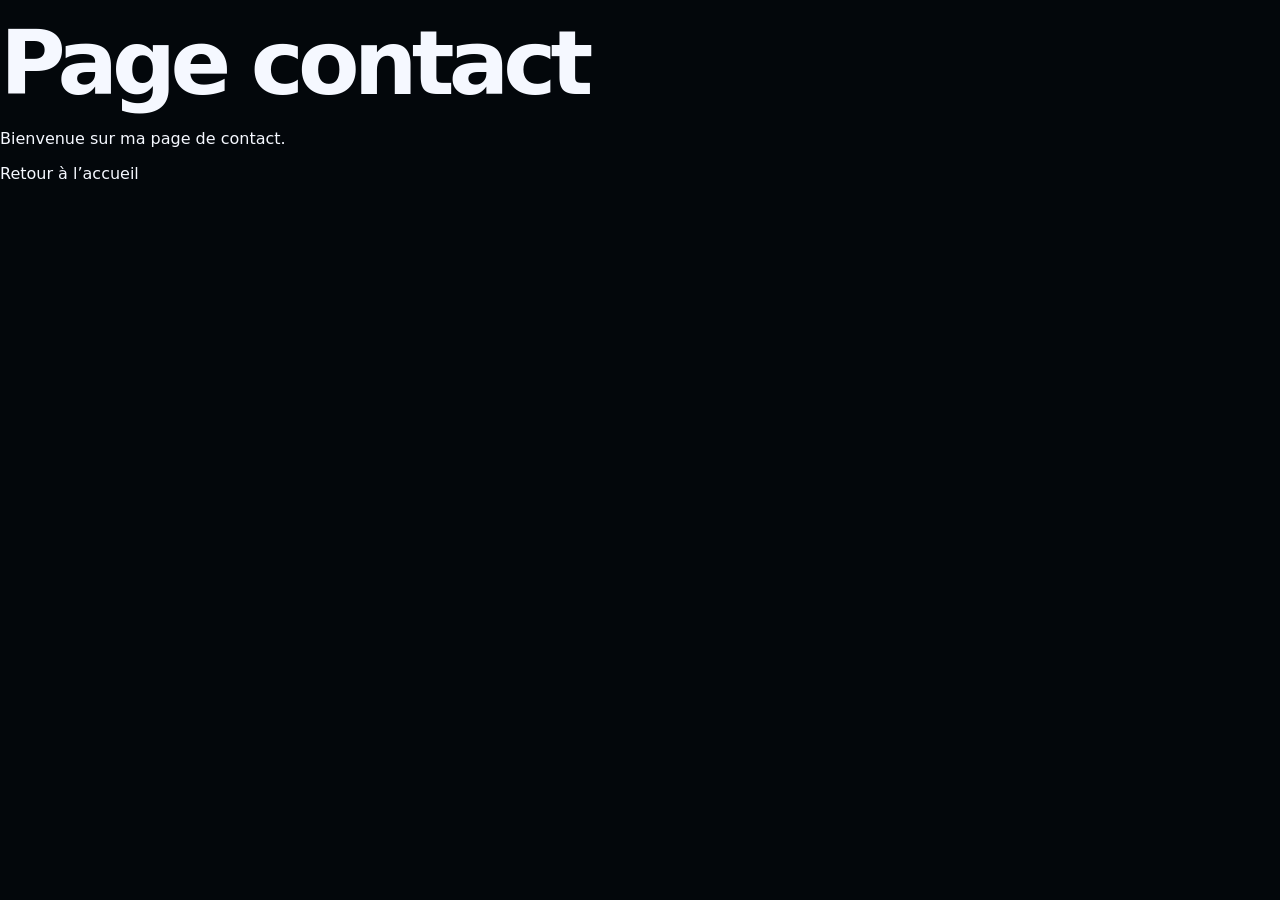
==== mentions.html @ 2d658c5a "Create mentions.html" ====
<!DOCTYPE html>
<html lang="fr">
<head>
  <meta charset="UTF-8">
  <meta name="viewport" content="width=device-width, initial-scale=1.0">
  <title>Contact</title>
  <link rel="stylesheet" href="style.css">
</head>

<body>
  <h1>Page contact</h1>
  <p>Bienvenue sur ma page de contact.</p>

  <a href="index.html">Retour à l’accueil</a>
</body>
</html>
---- style.css ----
:root{
  --bg:#03070b;--panel:#07111b;--line:#15324a;--blue:#438cff;--cyan:#00d9ff;
  --text:#f5f8ff;--muted:#96a9bb;--max:1180px;
}
*{box-sizing:border-box}
html{scroll-behavior:smooth}
body{margin:0;background:var(--bg);color:var(--text);font-family:Inter,ui-sans-serif,system-ui,-apple-system,BlinkMacSystemFont,"Segoe UI",sans-serif;overflow-x:hidden}
a{color:inherit;text-decoration:none}
button{font:inherit}
.noise{position:fixed;inset:0;pointer-events:none;opacity:.035;background-image:url("data:image/svg+xml,%3Csvg viewBox='0 0 180 180' xmlns='http://www.w3.org/2000/svg'%3E%3Cfilter id='n'%3E%3CfeTurbulence type='fractalNoise' baseFrequency='.85' numOctaves='3' stitchTiles='stitch'/%3E%3C/filter%3E%3Crect width='100%25' height='100%25' filter='url(%23n)' opacity='.8'/%3E%3C/svg%3E")}
.wrap{width:min(calc(100% - 40px),var(--max));margin:auto}
.nav{height:82px;display:flex;align-items:center;justify-content:space-between;position:relative;z-index:10}
.logo {
  display: flex;
  align-items: center;
  width: 181px;
}

.logo img {
  display: block;
  width: 181px;
  height: auto;
  padding: 0;
  background: transparent;
  border: 0;
  border-radius: 0;
  object-fit: contain;
}
.links{display:flex;align-items:center;gap:22px;color:#b7c8d8;font-size:.85rem;font-weight:650}
.links a:hover{color:#fff}
.pill{padding:11px 17px;border:1px solid #245683;border-radius:99px;background:#091521}
.menu{display:none;background:none;border:0;color:#fff;font-size:1.5rem}
main{position:relative;z-index:1}
.hero{min-height:calc(100vh - 82px);display:grid;grid-template-columns:1.08fr .92fr;gap:64px;align-items:center;padding:54px 0 80px;position:relative}
.eyebrow{display:flex;align-items:center;gap:11px;color:var(--cyan);font-size:.78rem;font-weight:800;letter-spacing:.18em;text-transform:uppercase}
.eyebrow::before{content:"";width:36px;height:2px;background:var(--cyan)}
h1{font-size:clamp(3rem,7vw,6.8rem);line-height:.89;letter-spacing:-.065em;margin:24px 0 25px;max-width:760px}
.gradient{color:transparent;background:linear-gradient(100deg,#f7fbff 8%,#64a6ff 60%,#00d9ff);background-clip:text}
.lead{font-size:clamp(1.05rem,1.7vw,1.3rem);line-height:1.65;color:#adbdca;max-width:650px}
.actions{display:flex;flex-wrap:wrap;gap:14px;margin-top:35px}
.btn{display:inline-flex;align-items:center;justify-content:center;gap:10px;min-height:52px;padding:0 23px;border-radius:6px;font-weight:800;border:none;cursor:pointer;font-size:.95rem}
.primary{background:linear-gradient(110deg,var(--blue),#1f62ff);box-shadow:0 14px 45px #246bd62d;color:#fff}
.secondary{border:1px solid var(--line);background:#07111b;color:#ccdae6}
.visual{height:570px;position:relative;isolation:isolate}
.server{position:absolute;inset:10px 28px 10px 75px;border:1px solid #0e4664;background:linear-gradient(130deg,#06111a,#010204 65%);box-shadow:0 0 90px #00b7ff17,inset 0 0 80px #0006;border-radius:5px;overflow:hidden;transform:perspective(900px) rotateY(-5deg)}
.server::after{content:"";position:absolute;inset:0;background:repeating-linear-gradient(180deg,transparent 0 45px,#0b2434 46px,#0b2434 47px,transparent 48px 58px)}

.rack::before{content:"";position:absolute;width:7px;height:7px;border-radius:50%;background:#00f6ff;right:16px;top:17px;box-shadow:-20px 0 #438cff,0 15px #065c67,-20px 15px #0ca4b4}
.rack{
    position:absolute;
    left:55px;
    right:25px;
    height:60px;
    border:1px solid #12324a;
    background:linear-gradient(90deg,#071019,#0b1d2a);
    z-index:2;
}

.rack:nth-child(1){top:60px;}
.rack:nth-child(2){top:158px;}
.rack:nth-child(3){top:256px;}
.rack:nth-child(4){top:354px;}
.rack:nth-child(5){top:452px;}.orb{position:absolute;width:310px;height:310px;border:1px solid #00d9ff50;border-radius:50%;right:-98px;top:78px;box-shadow:0 0 70px #00d9ff15}
.orb::after,.orb::before{content:"";position:absolute;border:1px solid #438cff38;border-radius:50%;inset:25px}
.orb::after{inset:72px}

section{padding:100px 0}
.section-head{display:flex;justify-content:space-between;align-items:flex-end;gap:24px;margin-bottom:42px}
.kicker{color:var(--blue);font-size:.8rem;font-weight:850;letter-spacing:.18em;text-transform:uppercase}
.section-head h2{font-size:clamp(2.15rem,5vw,4rem);line-height:1;margin:12px 0 0;letter-spacing:-.045em}
.section-head p{max-width:450px;color:var(--muted);line-height:1.6}
.services{border-top:1px solid #0e2332;background:linear-gradient(180deg,#050b10,#03070b)}
.grid{display:grid;grid-template-columns:repeat(4,1fr);gap:14px}
.card{min-height:290px;padding:30px 26px;background:linear-gradient(145deg,#09141e,#05090e);border:1px solid #10283a;border-radius:7px;position:relative;transition:.25s}
.card:hover{transform:translateY(-6px);border-color:#276a9c;box-shadow:0 18px 50px #0009}
.card.linked{cursor:pointer}
.icon{width:48px;height:48px;color:#69a3ff;margin-bottom:46px}
.card small{color:var(--cyan);font-weight:800}
.card h3{font-size:1.2rem;line-height:1.2;margin:10px 0}
.card p{color:var(--muted);font-size:.9rem;line-height:1.6}
.arrow{position:absolute;right:24px;bottom:24px;color:#5e7590}
.about{display:grid;grid-template-columns:.9fr 1.1fr;gap:80px;align-items:center}
.quote{border:1px solid var(--line);background:#06111a;padding:45px;border-radius:7px;position:relative}
.quote::before{content:"“";position:absolute;top:-27px;left:25px;color:#2b7fff;font-size:7rem;font-weight:900;opacity:.45}
.quote p{font-size:clamp(1.4rem,3vw,2.15rem);line-height:1.25;font-weight:760;margin:20px 0 28px}
.quote span{color:var(--cyan);font-size:.8rem;letter-spacing:.13em;font-weight:800}
.about-copy h2{font-size:clamp(2.2rem,5vw,4.3rem);line-height:.98;letter-spacing:-.05em;margin:14px 0 25px}
.about-copy p{color:var(--muted);line-height:1.7}
.contact{padding-top:40px}
.cta{padding:58px;display:flex;justify-content:space-between;align-items:center;gap:25px;background:linear-gradient(110deg,#0a1b2c,#071019);border:1px solid #174b70;border-radius:8px;position:relative;overflow:hidden}
.cta::after{content:"";position:absolute;width:260px;height:260px;border:1px solid #2d81bd;border-radius:50%;right:20px;top:-65px;box-shadow:0 0 70px #00d9ff18}
.cta h2{font-size:clamp(2rem,4vw,3.7rem);margin:0 0 12px;letter-spacing:-.045em}
.cta p{margin:0;color:var(--muted)}
footer{padding:38px 0;color:#718596;font-size:.82rem}
.foot{display:flex;justify-content:space-between;gap:20px;border-top:1px solid #10212e;padding-top:28px}
.foot a{color:#a8bdd0}


/* ===== Sections entreprise : statut juridique et contrats ===== */
.info-section{border-top:1px solid #0e2332;background:linear-gradient(180deg,#050b10,#03070b)}
.info-intro{max-width:760px;color:var(--muted);line-height:1.7;margin-top:18px}
.info-grid{display:grid;grid-template-columns:repeat(3,1fr);gap:16px;margin-top:34px}
.info-card{padding:26px;background:linear-gradient(145deg,#09141e,#05090e);border:1px solid var(--line);border-radius:7px}
.info-card small{color:var(--cyan);font-weight:800;letter-spacing:.1em;text-transform:uppercase}
.info-card h3{font-size:1.25rem;margin:12px 0}
.info-card p,.info-card li{color:var(--muted);font-size:.92rem;line-height:1.65}
.info-card ul{padding-left:19px;margin-bottom:0}
.info-note{margin-top:24px;padding:18px 20px;border-left:3px solid var(--cyan);background:#07111b;color:#b7c8d8;line-height:1.65;font-size:.9rem}
@media(max-width:900px){.info-grid{grid-template-columns:repeat(2,1fr)}}
@media(max-width:560px){.info-grid{grid-template-columns:1fr}}

/* ===== Sections formules (accordéon) ===== */
.offer{border-top:1px solid #0e2332}
.offer.alt{background:linear-gradient(180deg,#03070b,#050b10)}
.offer.base{background:linear-gradient(180deg,#050b10,#03070b)}
.offer .page-head{padding:0 0 40px}
.offer .page-head h2{font-size:clamp(2.4rem,6vw,5rem);line-height:.94;letter-spacing:-.05em;margin:20px 0 18px;max-width:820px}
.hl-grid{display:grid;grid-template-columns:repeat(4,1fr);gap:14px;margin-bottom:60px}
.hl{display:flex;align-items:flex-start;gap:14px;padding:20px;background:#07111b;border:1px solid var(--line);border-radius:7px}
.hl svg{flex-shrink:0;width:30px;height:30px;color:var(--cyan)}
.hl strong{display:block;font-size:.95rem;margin-bottom:4px}
.hl span{color:var(--muted);font-size:.85rem;line-height:1.4}

.grid4{display:grid;grid-template-columns:repeat(4,1fr);gap:16px;align-items:start}
.plan{position:relative;display:flex;flex-direction:column;background:linear-gradient(145deg,#0b1620,#05090e);border:1px solid #10283a;border-radius:10px;transition:border-color .3s,box-shadow .3s,transform .3s;overflow:hidden}
.plan:hover{border-color:#2d81bd;box-shadow:0 20px 50px -10px #000a;transform:translateY(-3px)}
.plan.featured{border-color:var(--cyan);box-shadow:0 0 0 1px #00d9ff45,0 20px 50px -10px #000a}
.plan.open{border-color:var(--cyan);box-shadow:0 0 0 1px #00d9ff30,0 20px 50px -10px #000a}
.badge{position:absolute;top:16px;right:16px;background:linear-gradient(110deg,var(--blue),var(--cyan));color:#03070b;font-size:.66rem;font-weight:800;letter-spacing:.09em;text-transform:uppercase;padding:6px 13px;border-radius:99px;z-index:2;box-shadow:0 4px 14px #00d9ff33}

.plan-toggle{all:unset;display:block;width:100%;padding:28px 26px 22px;cursor:pointer;position:relative}
.plan-name{color:var(--cyan);font-size:.75rem;font-weight:800;letter-spacing:.14em;text-transform:uppercase;margin-bottom:10px;display:block}
.plan-title-row{display:flex;align-items:center;justify-content:space-between;gap:10px}
.plan h3{font-size:1.65rem;margin:0;letter-spacing:-.02em;font-weight:750}
.chev-wrap{width:34px;height:34px;border-radius:50%;background:#0d1a25;border:1px solid var(--line);display:flex;align-items:center;justify-content:center;flex-shrink:0;transition:background .25s,border-color .25s,transform .35s}
.plan-toggle:hover .chev-wrap{border-color:#2d81bd}
.chev{width:16px;height:16px;color:var(--muted);transition:transform .35s cubic-bezier(.4,0,.2,1),color .25s}
.plan.open .chev-wrap{background:linear-gradient(110deg,var(--blue),var(--cyan));border-color:transparent}
.plan.open .chev{transform:rotate(180deg);color:#03070b}
.plan-hint{margin-top:12px;color:var(--muted);font-size:.8rem;display:flex;align-items:center;gap:6px}
.plan-hint::before{content:"";width:5px;height:5px;border-radius:50%;background:var(--cyan);opacity:.7}

.plan-body{max-height:0;overflow:hidden;transition:max-height .4s cubic-bezier(.4,0,.2,1),opacity .3s ease;opacity:0}
.plan.open .plan-body{opacity:1}
.plan-body-inner{padding:2px 26px 28px}
.plan-divider{height:1px;background:linear-gradient(90deg,transparent,#1c3140,transparent);margin-bottom:20px}
.plan-list{list-style:none;margin:0 0 22px;padding:0;display:flex;flex-direction:column;gap:13px}
.plan-list li{display:flex;align-items:flex-start;gap:10px;color:#ccdae6;font-size:.92rem;line-height:1.45;opacity:0;transform:translateY(4px);transition:opacity .35s ease,transform .35s ease}
.plan.open .plan-list li{opacity:1;transform:translateY(0)}
.plan-list li svg{flex-shrink:0;margin-top:2px;width:17px;height:17px;color:var(--cyan);background:#00d9ff14;border-radius:50%;padding:2px;box-sizing:border-box}
.plan .btn{width:100%}
.note{margin-top:36px;color:var(--muted);font-size:.85rem;text-align:center}

.gallery{display:grid;grid-template-columns:1.3fr 1fr;gap:16px;margin-top:60px}
.gallery .g-card{border:1px solid var(--line);background:linear-gradient(145deg,#09141e,#05090e);border-radius:7px;padding:30px;position:relative;overflow:hidden;min-height:200px;display:flex;flex-direction:column;justify-content:flex-end}
.gallery .g-card::after{content:"";position:absolute;width:220px;height:220px;border:1px solid #2d81bd55;border-radius:50%;right:-70px;top:-70px}
.gallery h3{margin:0 0 8px;font-size:1.3rem}
.gallery p{margin:0;color:var(--muted);font-size:.9rem;line-height:1.55}

@media(max-width:1000px){
  .grid4{grid-template-columns:repeat(2,1fr)}
  .hl-grid{grid-template-columns:repeat(2,1fr)}
  .gallery{grid-template-columns:1fr}
}
@media(max-width:900px){
  .links{display:none;position:absolute;top:72px;left:0;right:0;padding:24px;background:#07111bf7;border:1px solid var(--line);flex-direction:column;align-items:flex-start}
  .links.open{display:flex}
  .menu{display:block}
  .hero{grid-template-columns:1fr;padding-top:35px}
  .visual{height:420px;max-width:620px;width:100%;margin:auto}
  .grid{grid-template-columns:repeat(2,1fr)}
  .about{grid-template-columns:1fr;gap:36px}
  .section-head{align-items:start;flex-direction:column}
  .cta{padding:40px;flex-direction:column;align-items:flex-start}
}
@media(max-width:560px){
  .wrap{width:min(calc(100% - 28px),var(--max))}
  .logo img{height:38px}
  .hero{gap:28px}
  .visual{height:340px}
  .server{inset:0 8px 0 38px}
  .grid{grid-template-columns:1fr}
  .card{min-height:235px}
  .icon{margin-bottom:28px}
  .cta{padding:30px 24px}
  .foot{flex-direction:column}
  section{padding:76px 0}
  h1{font-size:3.45rem}
  .grid4{grid-template-columns:1fr}
  .hl-grid{grid-template-columns:1fr}
}
@media(prefers-reduced-motion:reduce){
  html{scroll-behavior:auto}
  .card{transition:none}
}
/* ========================= /
/ Mentions légales Data Core /
/ ========================= */

.mentions-legales {
    width: 90%;
    max-width: 1200px;
    margin: 80px auto;
    color: #ffffff;
}

.mentions-legales h1 {
    text-align: center;
    color: #f5f8ff;
    font-size: 3rem;
    margin-bottom: 50px;
}

.mentions-legales .card {
    background-color: rgba(27, 44, 193, 0.08);
    border: 1px solid #15324a;
    border-radius: 15px;
    padding: 25px;
    margin-bottom: 25px;
    transition: all 0.3s ease;
}

.mentions-legales .card:hover {
    transform: translateY(-5px);
    border-color: #f5f8ff;
    box-shadow: 0 0 20px rgba(118, 146, 255, 0.3);
}

.mentions-legales h2 {
    color: #f5f8ff;
    margin-bottom: 15px;
    border-bottom: 2px solid #15324a;
    padding-bottom: 10px;
}

.mentions-legales p {
    margin-bottom: 10px;
    line-height: 1.8;
}

.mentions-legales strong {
    color: #f5f8ff;
}

.mentions-legales ul {
    margin-left: 25px;
    margin-top: 10px;
}

.mentions-legales li {
    margin-bottom: 10px;
}
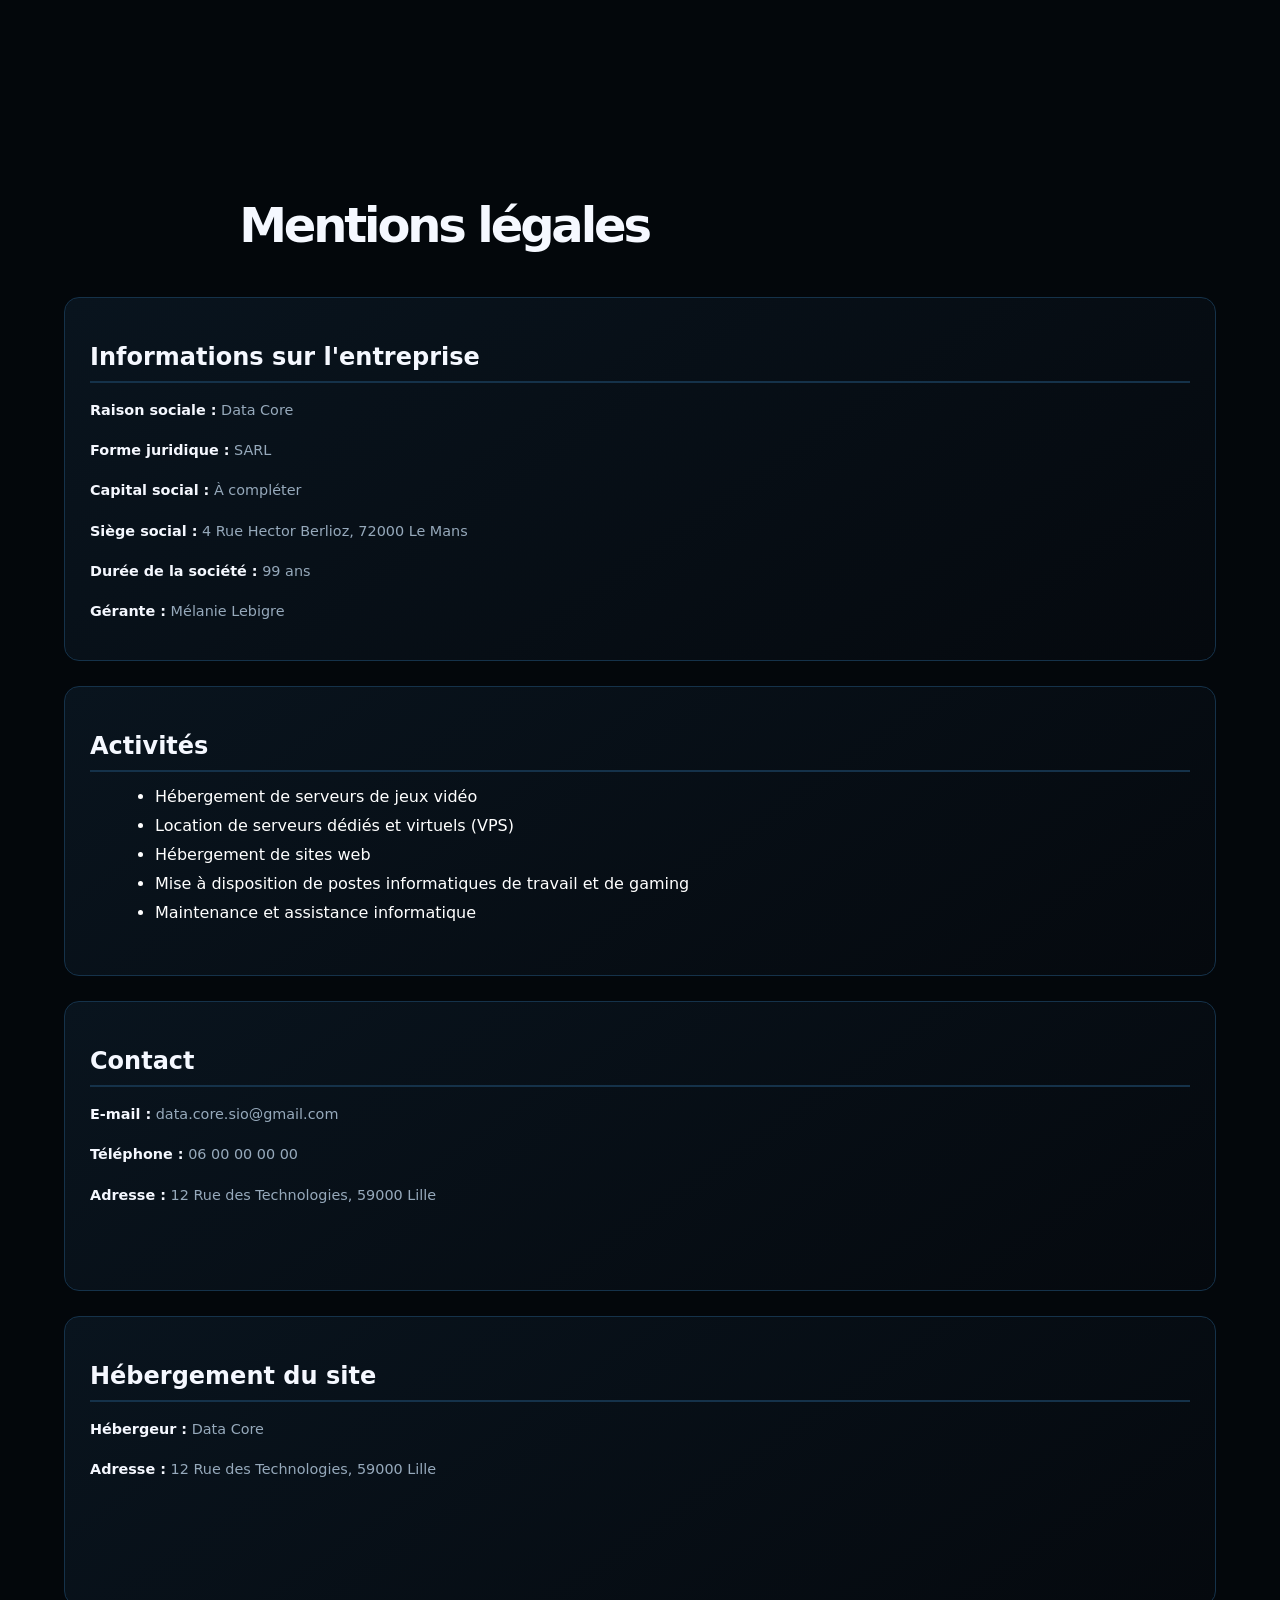
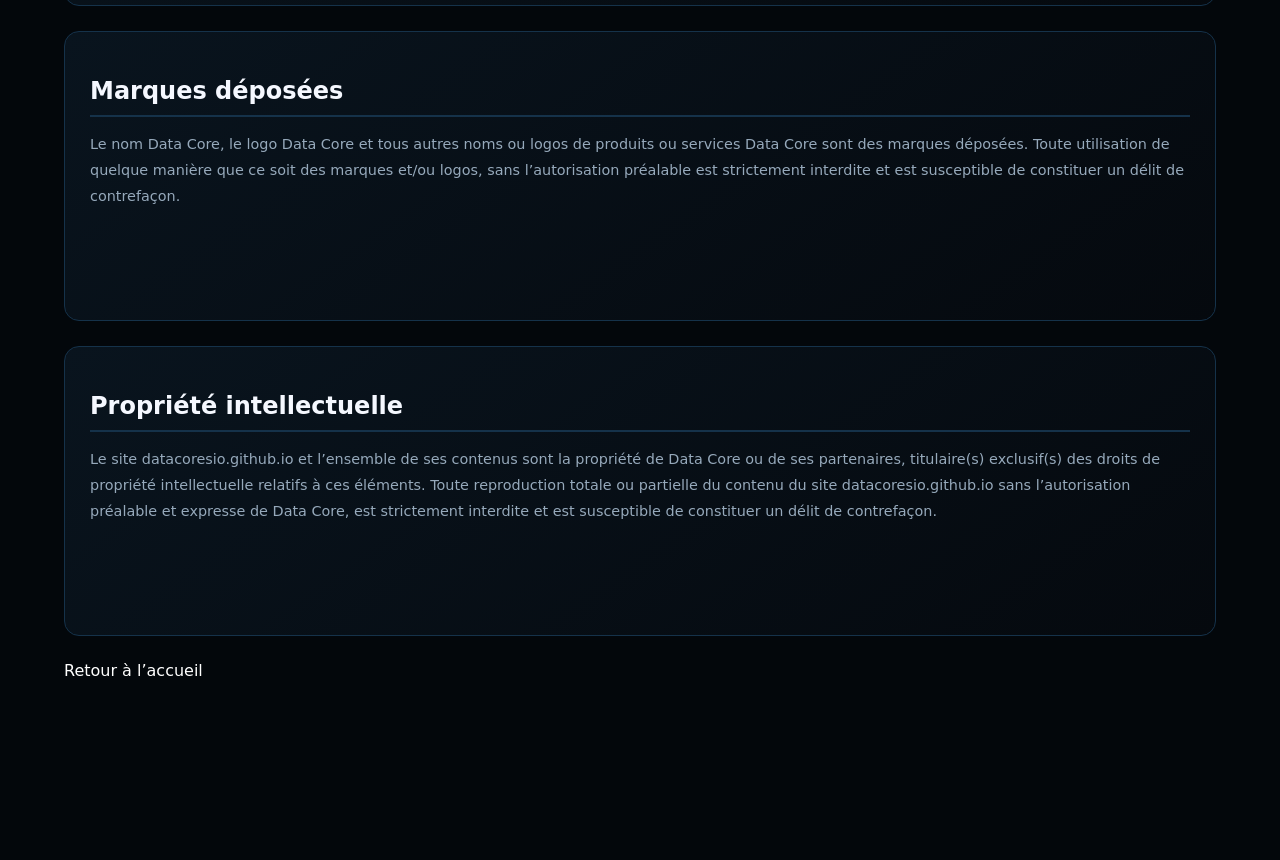
==== commit ddb77191: "Update mentions.html" ====
--- a/mentions.html
+++ b/mentions.html
@@ -8,8 +8,68 @@
 </head>
 
 <body>
-  <h1>Page contact</h1>
-  <p>Bienvenue sur ma page de contact.</p>
+  <section class="mentions-legales" id="mentions-legales">
+
+    <h1>Mentions légales</h1>
+
+    <div class="card">
+        <h2>Informations sur l'entreprise</h2>
+
+        <p><strong>Raison sociale :</strong> Data Core</p>
+        <p><strong>Forme juridique :</strong> SARL</p>
+        <p><strong>Capital social :</strong> À compléter</p>
+        <p><strong>Siège social :</strong> 4 Rue Hector Berlioz, 72000 Le Mans</p>
+        <p><strong>Durée de la société :</strong> 99 ans</p>
+        <p><strong>Gérante :</strong> Mélanie Lebigre</p>
+    </div>
+
+    <div class="card">
+        <h2>Activités</h2>
+
+        <ul>
+            <li>Hébergement de serveurs de jeux vidéo</li>
+            <li>Location de serveurs dédiés et virtuels (VPS)</li>
+            <li>Hébergement de sites web</li>
+            <li>Mise à disposition de postes informatiques de travail et de gaming</li>
+            <li>Maintenance et assistance informatique</li>
+        </ul>
+    </div>
+
+    <div class="card">
+        <h2>Contact</h2>
+
+        <p><strong>E-mail :</strong> data.core.sio@gmail.com</p>
+        <p><strong>Téléphone :</strong> 06 00 00 00 00</p>
+        <p><strong>Adresse :</strong> 12 Rue des Technologies, 59000 Lille</p>
+    </div>
+
+    <div class="card">
+        <h2>Hébergement du site</h2>
+
+        <p><strong>Hébergeur :</strong> Data Core</p>
+        <p><strong>Adresse :</strong> 12 Rue des Technologies, 59000 Lille</p>
+    </div>
+
+    <div class="card">
+        <h2>Marques déposées</h2>
+
+        <p>
+           Le nom Data Core, le logo Data Core et tous autres noms ou logos de produits
+          ou services Data Core sont des marques déposées. Toute utilisation de quelque 
+          manière que ce soit des marques et/ou logos, sans l’autorisation préalable est 
+          strictement interdite et est susceptible de constituer un délit de contrefaçon.
+        </p>
+    </div>
+
+    <div class="card">
+        <h2>Propriété intellectuelle</h2>
+
+        <p>
+            Le site datacoresio.github.io et l’ensemble de ses contenus sont la propriété de Data Core ou de ses partenaires, titulaire(s) exclusif(s) des droits de propriété intellectuelle relatifs à ces éléments.
+Toute reproduction totale ou partielle du contenu du site datacoresio.github.io sans l’autorisation préalable et expresse de Data Core, est strictement interdite et est susceptible de constituer un délit de contrefaçon.
+        </p>
+
+    </div>
 
   <a href="index.html">Retour à l’accueil</a>
 </body>
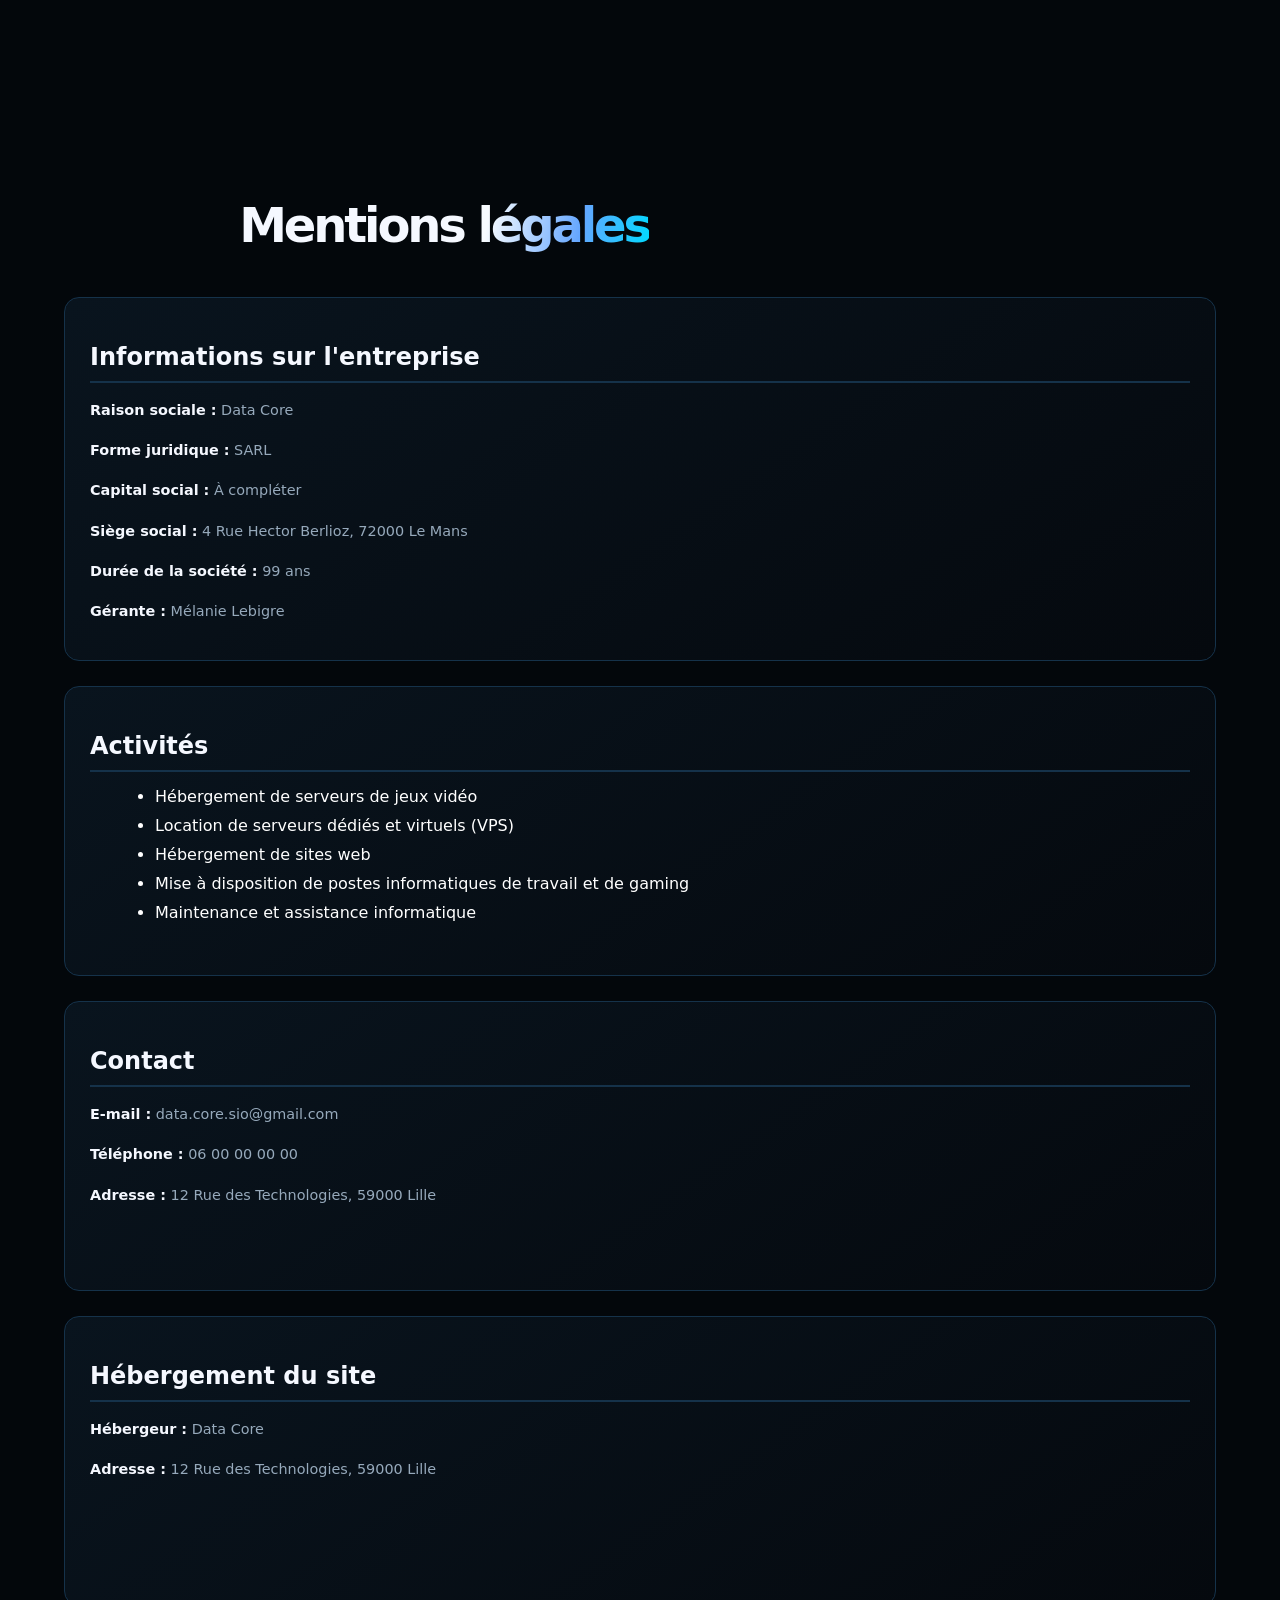
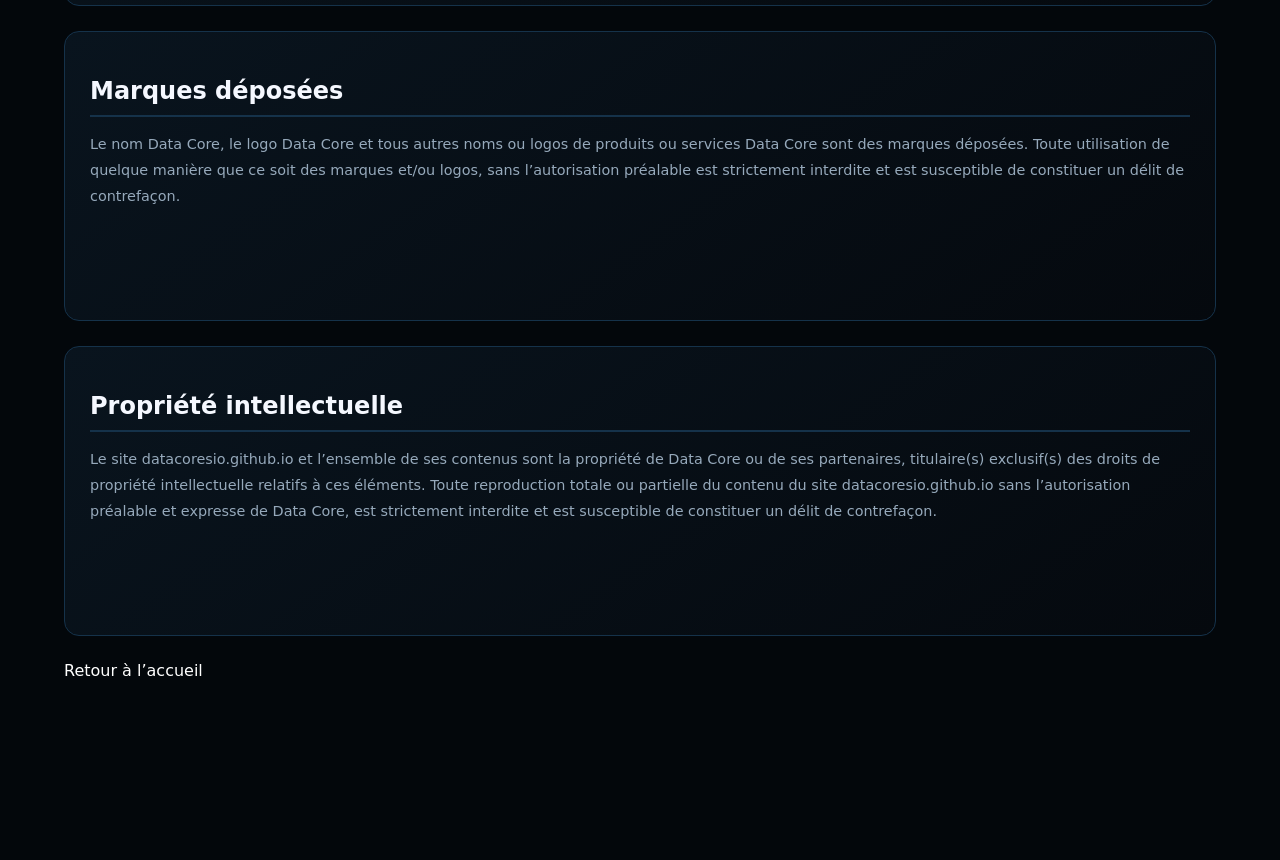
==== commit 23adb42a: "Update mentions.html" ====
--- a/mentions.html
+++ b/mentions.html
@@ -3,14 +3,16 @@
 <head>
   <meta charset="UTF-8">
   <meta name="viewport" content="width=device-width, initial-scale=1.0">
-  <title>Contact</title>
+  <meta name="theme-color" content="#03070b">
+  <title>Mentions légales</title>
+  <link rel="icon" type="image/svg+xml" href="data:image/svg+xml,%3Csvg xmlns='http://www.w3.org/2000/svg' viewBox='0 0 64 64'%3E%3Crect width='64' height='64' rx='14' fill='%2303070b'/%3E%3Cpath d='M42 18a18 18 0 1 0 0 28' fill='none' stroke='%233f8cff' stroke-width='7' stroke-linecap='round'/%3E%3Cpath d='M32 18v28M18 24v16' stroke='%23dce9ff' stroke-width='6' stroke-linecap='round'/%3E%3C/svg%3E">
   <link rel="stylesheet" href="style.css">
 </head>
 
 <body>
   <section class="mentions-legales" id="mentions-legales">
 
-    <h1>Mentions légales</h1>
+    <h1>Mentions <span class="gradient">légales </span> </h1>
 
     <div class="card">
         <h2>Informations sur l'entreprise</h2>
